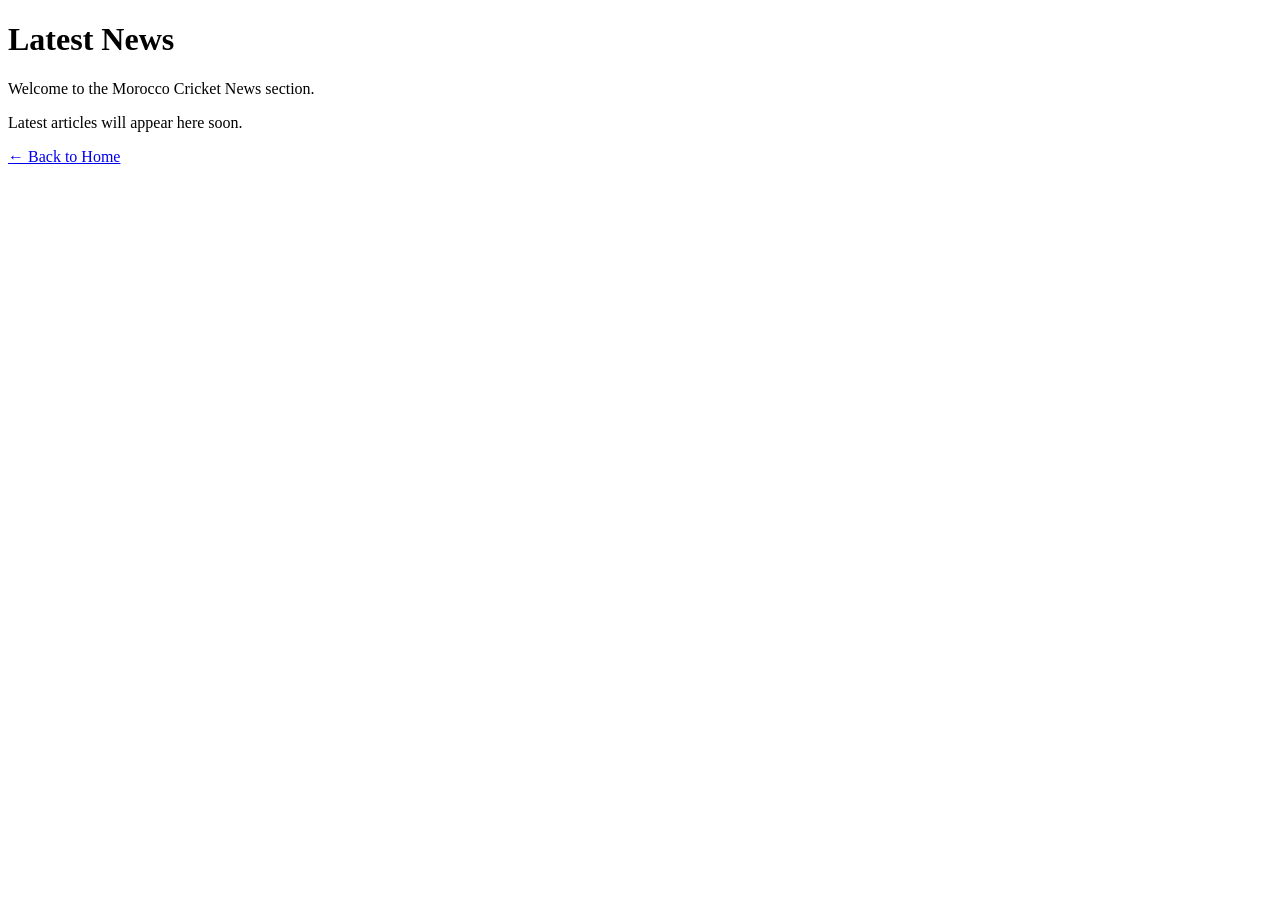
==== news/index.html @ 22694562 "Create index.html" ====
<!DOCTYPE html>
<html>
<head>
    <title>Latest News - Morocco Cricket</title>
</head>
<body>

<h1>Latest News</h1>

<p>Welcome to the Morocco Cricket News section.</p>

<p>Latest articles will appear here soon.</p>

<p><a href="../index.html">← Back to Home</a></p>

</body>
</html>
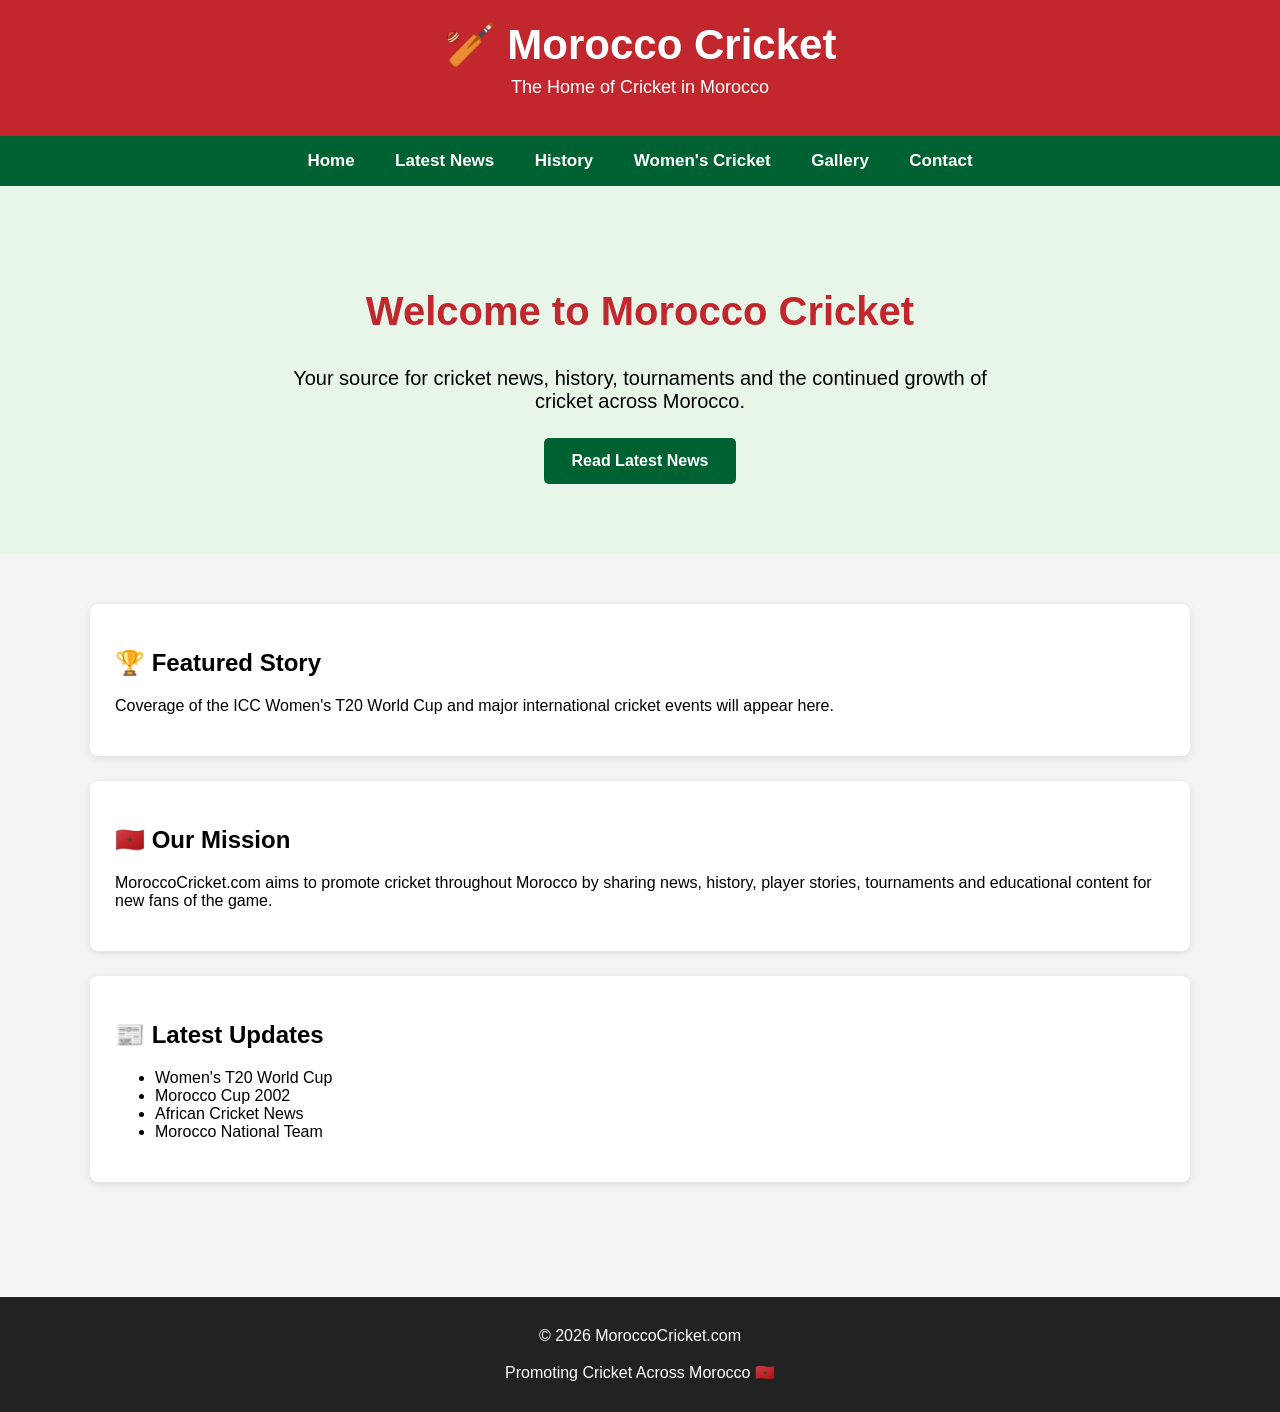
==== commit be06b690: "Update index.html" ====
--- a/news/index.html
+++ b/news/index.html
@@ -1,17 +1,193 @@
 <!DOCTYPE html>
-<html>
+<html lang="en">
 <head>
-    <title>Latest News - Morocco Cricket</title>
+<meta charset="UTF-8">
+<meta name="viewport" content="width=device-width, initial-scale=1.0">
+<title>Morocco Cricket | The Home of Cricket in Morocco</title>
+
+<style>
+
+body{
+    margin:0;
+    font-family:Arial, Helvetica, sans-serif;
+    background:#f4f4f4;
+}
+
+header{
+    background:#c1272d;
+    color:white;
+    padding:20px;
+    text-align:center;
+}
+
+header h1{
+    margin:0;
+    font-size:42px;
+}
+
+header p{
+    margin-top:8px;
+    font-size:18px;
+}
+
+nav{
+    background:#006233;
+    text-align:center;
+    padding:15px;
+}
+
+nav a{
+    color:white;
+    text-decoration:none;
+    margin:0 18px;
+    font-weight:bold;
+    font-size:17px;
+}
+
+.hero{
+    background:#e8f5e9;
+    text-align:center;
+    padding:70px 20px;
+}
+
+.hero h2{
+    font-size:40px;
+    color:#c1272d;
+}
+
+.hero p{
+    font-size:20px;
+    max-width:700px;
+    margin:auto;
+}
+
+.button{
+    display:inline-block;
+    margin-top:25px;
+    background:#006233;
+    color:white;
+    padding:14px 28px;
+    text-decoration:none;
+    border-radius:5px;
+    font-weight:bold;
+}
+
+.section{
+    max-width:1100px;
+    margin:auto;
+    padding:50px 20px;
+}
+
+.card{
+    background:white;
+    padding:25px;
+    border-radius:8px;
+    box-shadow:0 2px 8px rgba(0,0,0,.1);
+    margin-bottom:25px;
+}
+
+footer{
+    background:#222;
+    color:white;
+    text-align:center;
+    padding:30px;
+    margin-top:40px;
+}
+
+</style>
+
 </head>
+
 <body>
 
-<h1>Latest News</h1>
+<header>
 
-<p>Welcome to the Morocco Cricket News section.</p>
+<h1>🏏 Morocco Cricket</h1>
 
-<p>Latest articles will appear here soon.</p>
+<p>The Home of Cricket in Morocco</p>
 
-<p><a href="../index.html">← Back to Home</a></p>
+</header>
+
+<nav>
+
+<a href="#">Home</a>
+
+<a href="news/">Latest News</a>
+
+<a href="#">History</a>
+
+<a href="#">Women's Cricket</a>
+
+<a href="#">Gallery</a>
+
+<a href="#">Contact</a>
+
+</nav>
+
+<div class="hero">
+
+<h2>Welcome to Morocco Cricket</h2>
+
+<p>
+Your source for cricket news, history, tournaments and the continued growth of cricket across Morocco.
+</p>
+
+<a class="button" href="news/">Read Latest News</a>
+
+</div>
+
+<div class="section">
+
+<div class="card">
+
+<h2>🏆 Featured Story</h2>
+
+<p>
+Coverage of the ICC Women's T20 World Cup and major international cricket events will appear here.
+</p>
+
+</div>
+
+<div class="card">
+
+<h2>🇲🇦 Our Mission</h2>
+
+<p>
+MoroccoCricket.com aims to promote cricket throughout Morocco by sharing news, history, player stories, tournaments and educational content for new fans of the game.
+</p>
+
+</div>
+
+<div class="card">
+
+<h2>📰 Latest Updates</h2>
+
+<ul>
+
+<li>Women's T20 World Cup</li>
+
+<li>Morocco Cup 2002</li>
+
+<li>African Cricket News</li>
+
+<li>Morocco National Team</li>
+
+</ul>
+
+</div>
+
+</div>
+
+<footer>
+
+© 2026 MoroccoCricket.com
+
+<br><br>
+
+Promoting Cricket Across Morocco 🇲🇦
+
+</footer>
 
 </body>
+
 </html>
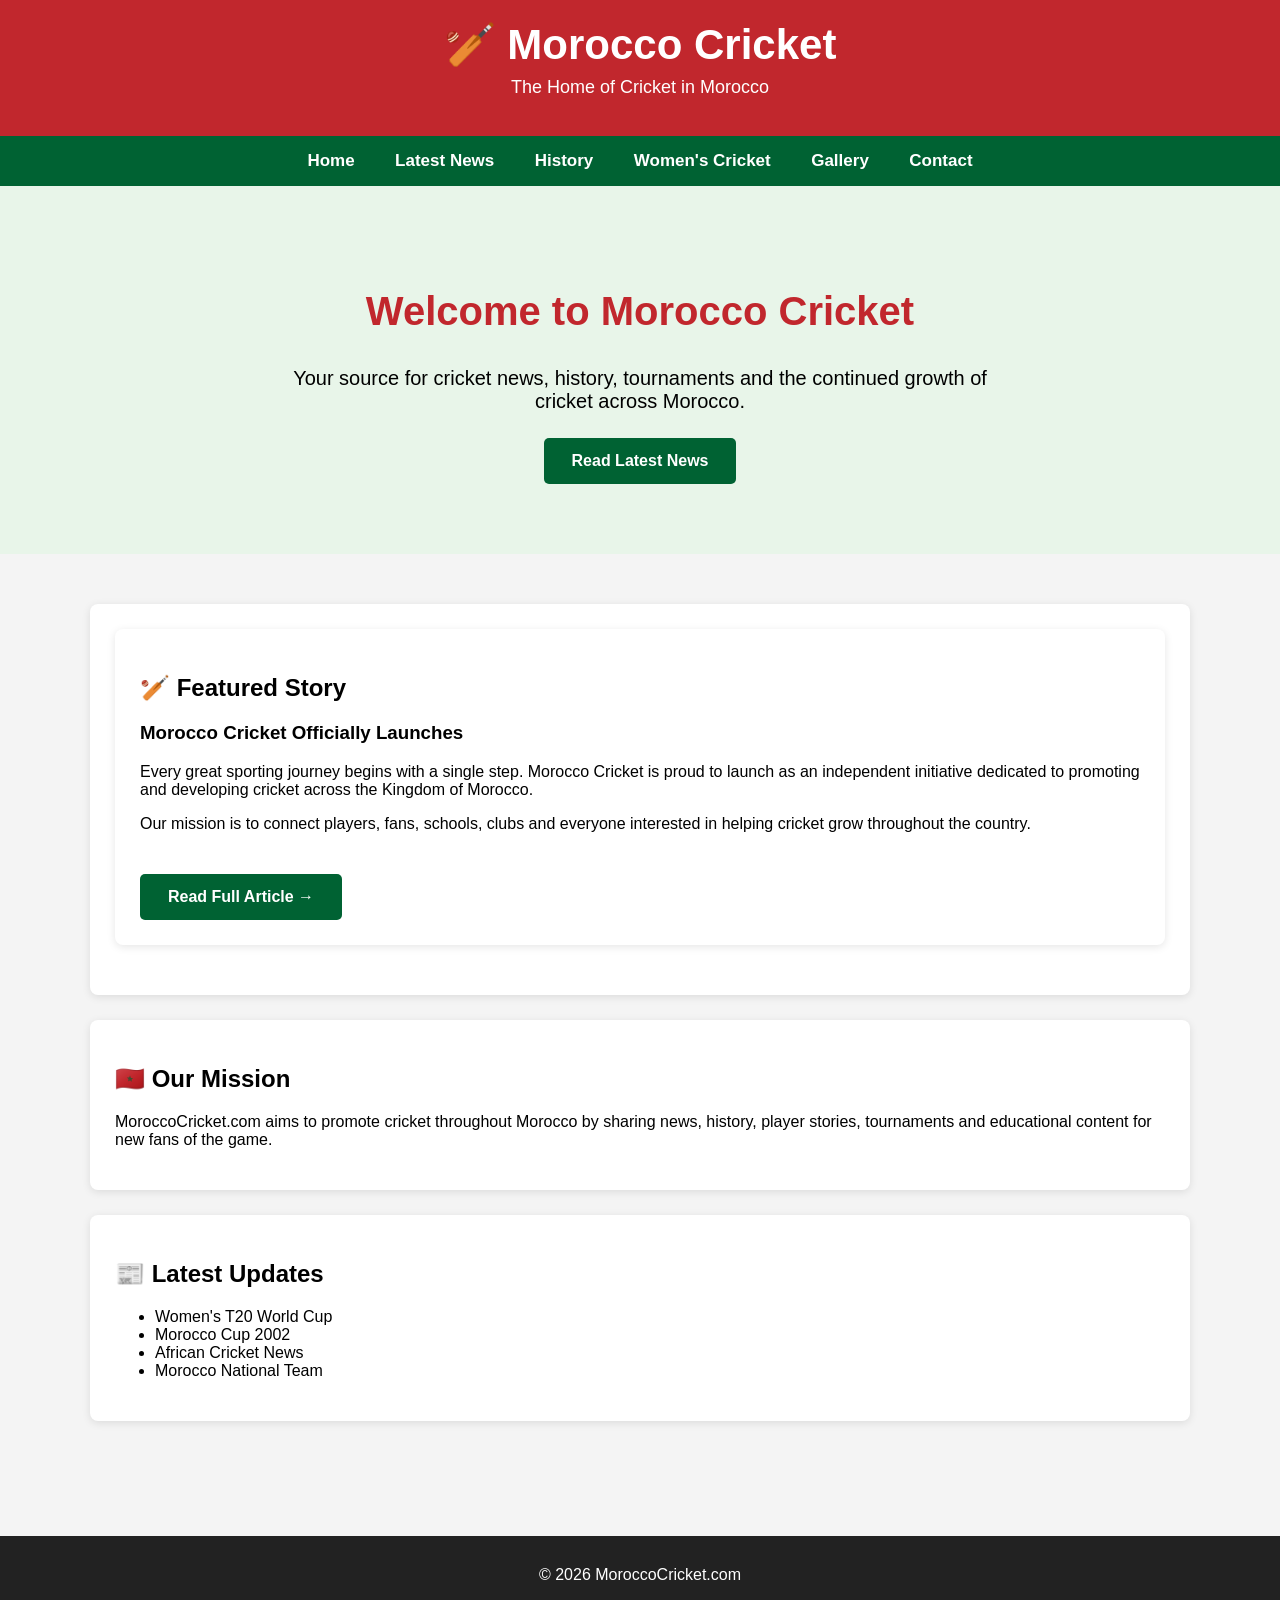
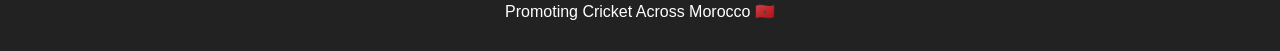
==== commit 7cd4f870: "Update index.html" ====
--- a/news/index.html
+++ b/news/index.html
@@ -140,11 +140,26 @@
 
 <div class="card">
 
-<h2>🏆 Featured Story</h2>
-
-<p>
-Coverage of the ICC Women's T20 World Cup and major international cricket events will appear here.
-</p>
+<div class="card">
+
+<h2>🏏 Featured Story</h2>
+
+<h3>Morocco Cricket Officially Launches</h3>
+
+<p>
+Every great sporting journey begins with a single step.
+Morocco Cricket is proud to launch as an independent initiative dedicated to promoting and developing cricket across the Kingdom of Morocco.
+</p>
+
+<p>
+Our mission is to connect players, fans, schools, clubs and everyone interested in helping cricket grow throughout the country.
+</p>
+
+<a class="button" href="news/morocco-cricket-launch.html">
+Read Full Article →
+</a>
+
+</div>
 
 </div>
 
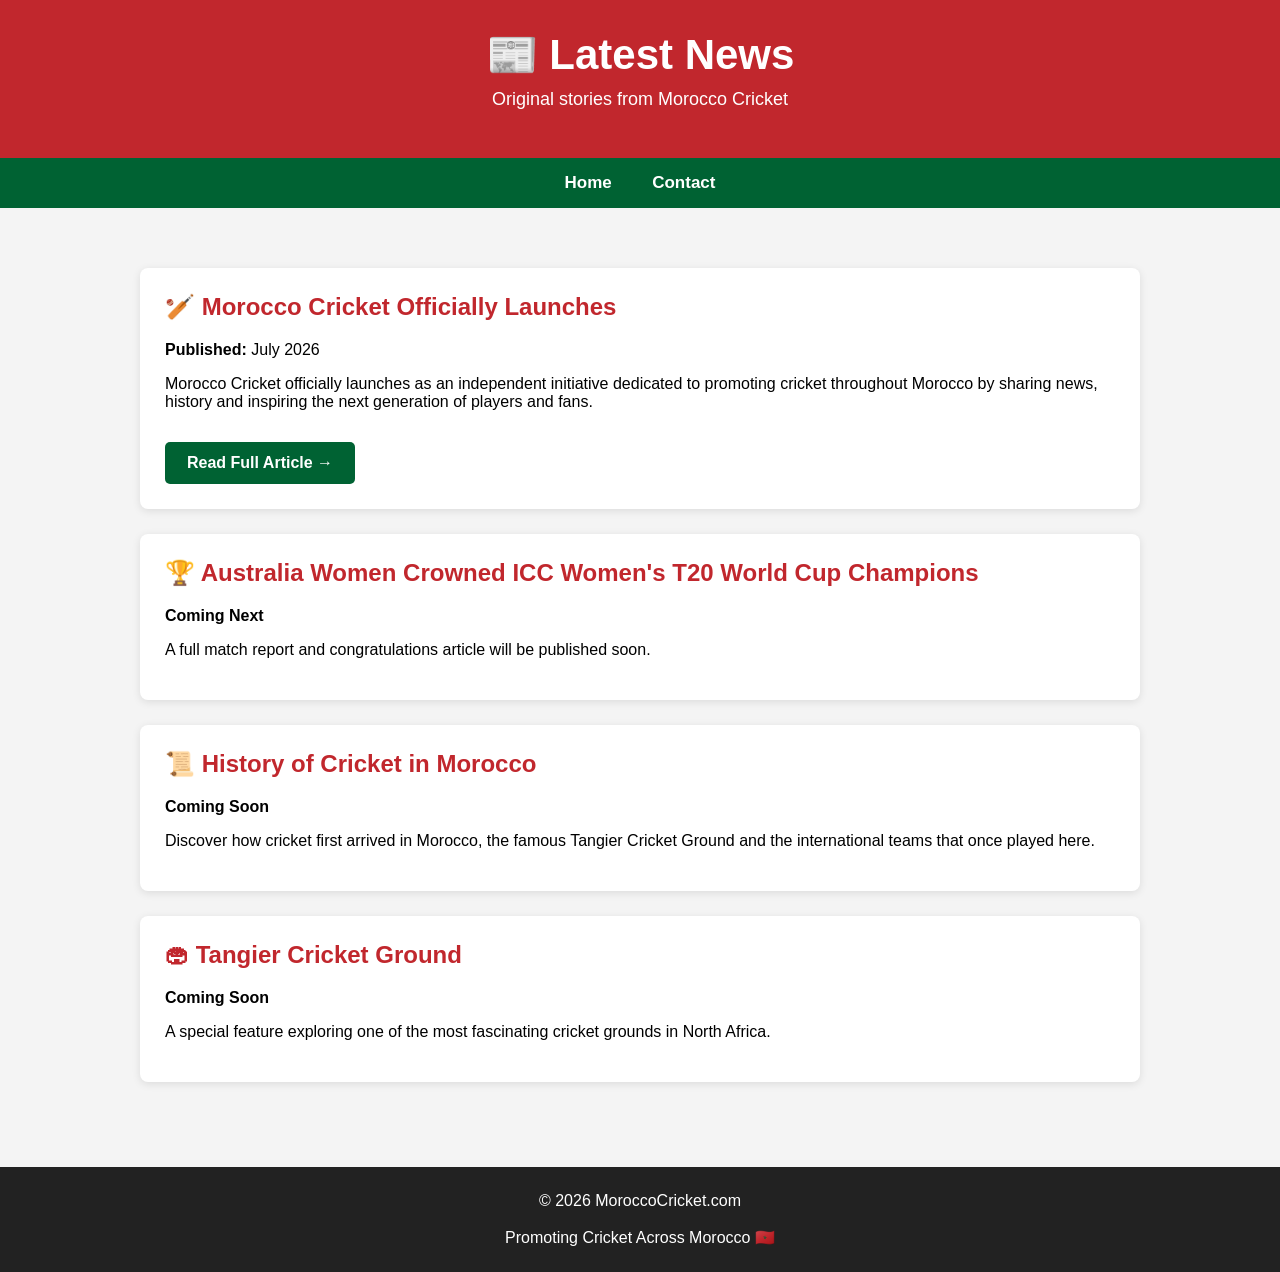
==== commit 2205e215: "Update index.html" ====
--- a/news/index.html
+++ b/news/index.html
@@ -1,9 +1,11 @@
 <!DOCTYPE html>
 <html lang="en">
+
 <head>
 <meta charset="UTF-8">
 <meta name="viewport" content="width=device-width, initial-scale=1.0">
-<title>Morocco Cricket | The Home of Cricket in Morocco</title>
+
+<title>Latest News | Morocco Cricket</title>
 
 <style>
 
@@ -16,8 +18,8 @@
 header{
     background:#c1272d;
     color:white;
-    padding:20px;
     text-align:center;
+    padding:30px;
 }
 
 header h1{
@@ -26,7 +28,7 @@
 }
 
 header p{
-    margin-top:8px;
+    margin-top:10px;
     font-size:18px;
 }
 
@@ -44,53 +46,41 @@
     font-size:17px;
 }
 
-.hero{
-    background:#e8f5e9;
-    text-align:center;
-    padding:70px 20px;
+.container{
+    max-width:1000px;
+    margin:40px auto;
+    padding:20px;
 }
 
-.hero h2{
-    font-size:40px;
-    color:#c1272d;
+.article{
+    background:white;
+    padding:25px;
+    margin-bottom:25px;
+    border-radius:8px;
+    box-shadow:0 2px 8px rgba(0,0,0,.1);
 }
 
-.hero p{
-    font-size:20px;
-    max-width:700px;
-    margin:auto;
+.article h2{
+    color:#c1272d;
+    margin-top:0;
 }
 
 .button{
     display:inline-block;
-    margin-top:25px;
+    margin-top:15px;
     background:#006233;
     color:white;
-    padding:14px 28px;
+    padding:12px 22px;
     text-decoration:none;
     border-radius:5px;
     font-weight:bold;
-}
-
-.section{
-    max-width:1100px;
-    margin:auto;
-    padding:50px 20px;
-}
-
-.card{
-    background:white;
-    padding:25px;
-    border-radius:8px;
-    box-shadow:0 2px 8px rgba(0,0,0,.1);
-    margin-bottom:25px;
 }
 
 footer{
     background:#222;
     color:white;
     text-align:center;
-    padding:30px;
+    padding:25px;
     margin-top:40px;
 }
 
@@ -102,92 +92,71 @@
 
 <header>
 
-<h1>🏏 Morocco Cricket</h1>
+<h1>📰 Latest News</h1>
 
-<p>The Home of Cricket in Morocco</p>
+<p>Original stories from Morocco Cricket</p>
 
 </header>
 
 <nav>
 
-<a href="#">Home</a>
+<a href="../index.html">Home</a>
 
-<a href="news/">Latest News</a>
-
-<a href="#">History</a>
-
-<a href="#">Women's Cricket</a>
-
-<a href="#">Gallery</a>
-
-<a href="#">Contact</a>
+<a href="../contact.html">Contact</a>
 
 </nav>
 
-<div class="hero">
+<div class="container">
 
-<h2>Welcome to Morocco Cricket</h2>
+<div class="article">
+
+<h2>🏏 Morocco Cricket Officially Launches</h2>
+
+<p><strong>Published:</strong> July 2026</p>
 
 <p>
-Your source for cricket news, history, tournaments and the continued growth of cricket across Morocco.
+Morocco Cricket officially launches as an independent initiative dedicated to promoting cricket throughout Morocco by sharing news, history and inspiring the next generation of players and fans.
 </p>
 
-<a class="button" href="news/">Read Latest News</a>
-
-</div>
-
-<div class="section">
-
-<div class="card">
-
-<div class="card">
-
-<h2>🏏 Featured Story</h2>
-
-<h3>Morocco Cricket Officially Launches</h3>
-
-<p>
-Every great sporting journey begins with a single step.
-Morocco Cricket is proud to launch as an independent initiative dedicated to promoting and developing cricket across the Kingdom of Morocco.
-</p>
-
-<p>
-Our mission is to connect players, fans, schools, clubs and everyone interested in helping cricket grow throughout the country.
-</p>
-
-<a class="button" href="news/morocco-cricket-launch.html">
+<a class="button" href="morocco-cricket-launch.html">
 Read Full Article →
 </a>
 
 </div>
 
-</div>
+<div class="article">
 
-<div class="card">
+<h2>🏆 Australia Women Crowned ICC Women's T20 World Cup Champions</h2>
 
-<h2>🇲🇦 Our Mission</h2>
+<p><strong>Coming Next</strong></p>
 
 <p>
-MoroccoCricket.com aims to promote cricket throughout Morocco by sharing news, history, player stories, tournaments and educational content for new fans of the game.
+A full match report and congratulations article will be published soon.
 </p>
 
 </div>
 
-<div class="card">
+<div class="article">
 
-<h2>📰 Latest Updates</h2>
+<h2>📜 History of Cricket in Morocco</h2>
 
-<ul>
+<p><strong>Coming Soon</strong></p>
 
-<li>Women's T20 World Cup</li>
+<p>
+Discover how cricket first arrived in Morocco, the famous Tangier Cricket Ground and the international teams that once played here.
+</p>
 
-<li>Morocco Cup 2002</li>
+</div>
 
-<li>African Cricket News</li>
+<div class="article">
 
-<li>Morocco National Team</li>
+<h2>🏟 Tangier Cricket Ground</h2>
 
-</ul>
+<p><strong>Coming Soon</strong></p>
+
+<p>
+A special feature exploring one of the most fascinating cricket grounds in North Africa.
+</p>
 
 </div>
 
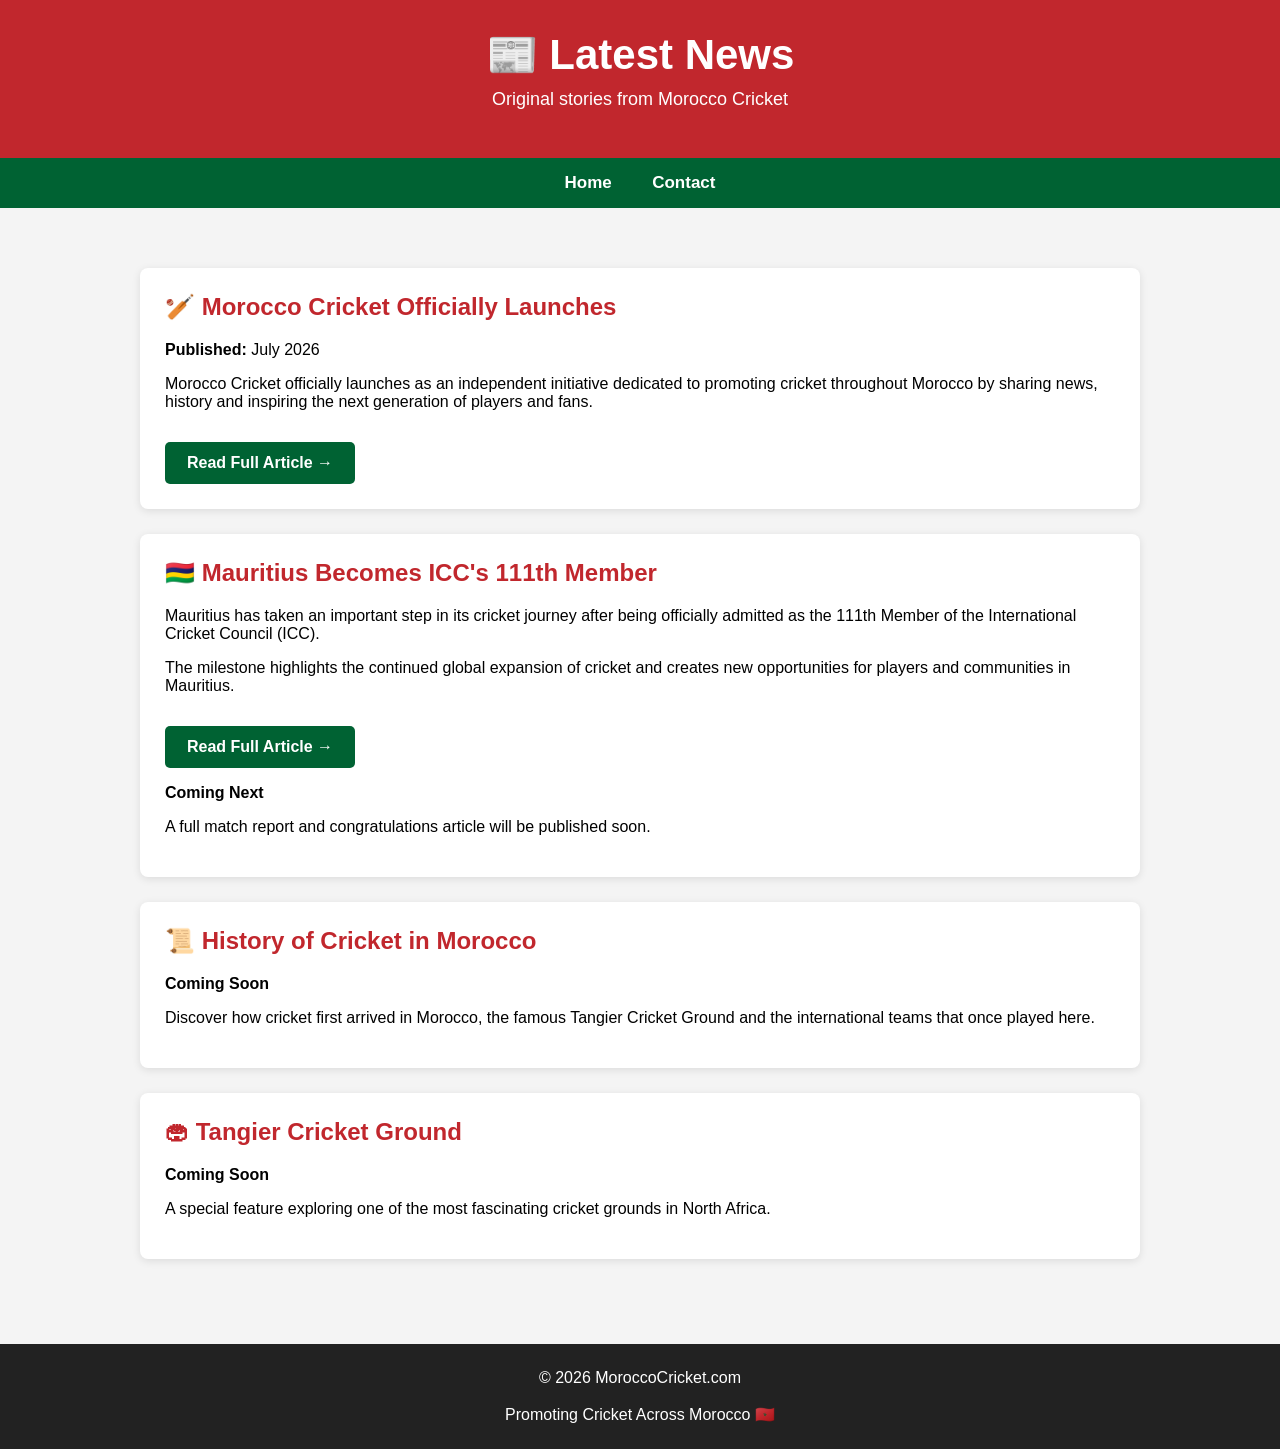
==== commit a7008720: "Update index.html" ====
--- a/news/index.html
+++ b/news/index.html
@@ -126,7 +126,23 @@
 
 <div class="article">
 
-<h2>🏆 Australia Women Crowned ICC Women's T20 World Cup Champions</h2>
+<div class="card">
+
+<h2>🇲🇺 Mauritius Becomes ICC's 111th Member</h2>
+
+<p>
+Mauritius has taken an important step in its cricket journey after being officially admitted as the 111th Member of the International Cricket Council (ICC).
+</p>
+
+<p>
+The milestone highlights the continued global expansion of cricket and creates new opportunities for players and communities in Mauritius.
+</p>
+
+<a class="button" href="mauritius-icc-111th-member.html">
+Read Full Article →
+</a>
+
+</div>
 
 <p><strong>Coming Next</strong></p>
 
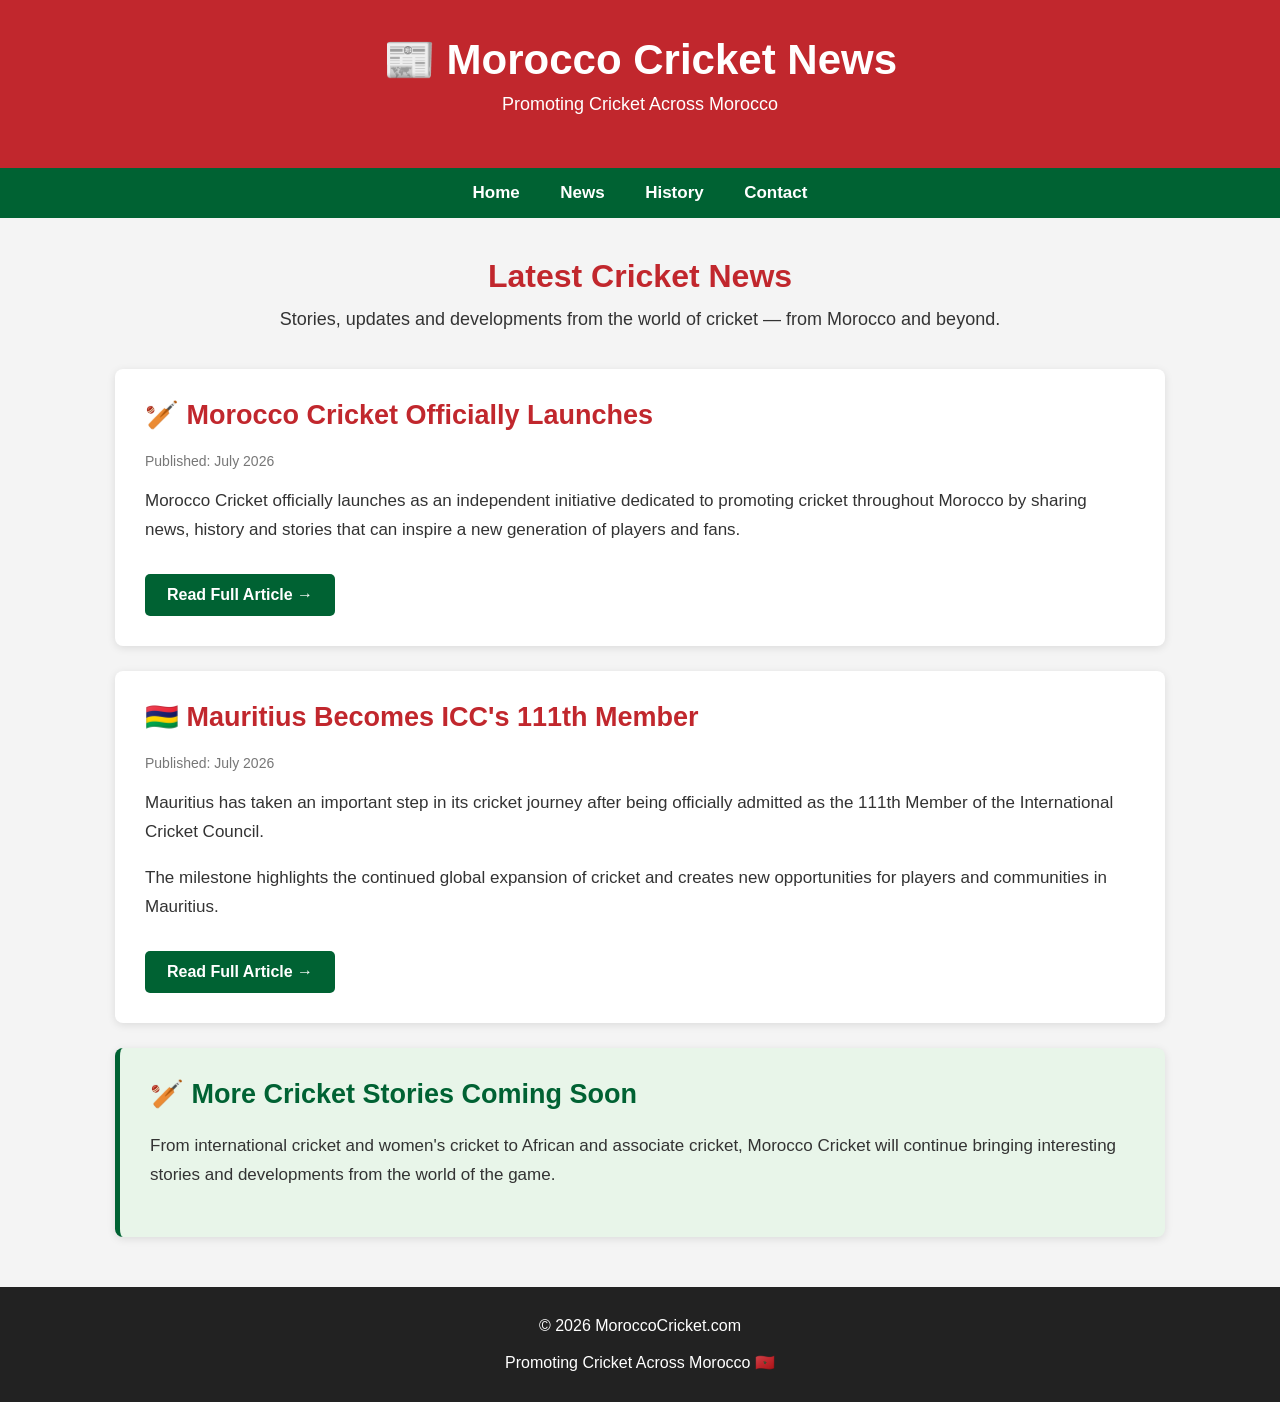
==== commit 774551da: "Update index.html" ====
--- a/news/index.html
+++ b/news/index.html
@@ -2,10 +2,11 @@
 <html lang="en">
 
 <head>
+
 <meta charset="UTF-8">
 <meta name="viewport" content="width=device-width, initial-scale=1.0">
 
-<title>Latest News | Morocco Cricket</title>
+<title>News | Morocco Cricket</title>
 
 <style>
 
@@ -13,13 +14,14 @@
     margin:0;
     font-family:Arial, Helvetica, sans-serif;
     background:#f4f4f4;
+    color:#333;
 }
 
 header{
     background:#c1272d;
     color:white;
     text-align:center;
-    padding:30px;
+    padding:35px 20px;
 }
 
 header h1{
@@ -47,14 +49,32 @@
 }
 
 .container{
-    max-width:1000px;
+    max-width:1050px;
     margin:40px auto;
-    padding:20px;
+    padding:0 20px;
+}
+
+.intro{
+    text-align:center;
+    margin-bottom:35px;
+}
+
+.intro h2{
+    color:#c1272d;
+    font-size:32px;
+    margin-bottom:10px;
+}
+
+.intro p{
+    font-size:18px;
+    max-width:750px;
+    margin:auto;
+    line-height:1.6;
 }
 
 .article{
     background:white;
-    padding:25px;
+    padding:30px;
     margin-bottom:25px;
     border-radius:8px;
     box-shadow:0 2px 8px rgba(0,0,0,.1);
@@ -63,11 +83,23 @@
 .article h2{
     color:#c1272d;
     margin-top:0;
+    font-size:27px;
+}
+
+.date{
+    color:#777;
+    font-size:14px;
+    margin-bottom:18px;
+}
+
+.article p{
+    font-size:17px;
+    line-height:1.7;
 }
 
 .button{
     display:inline-block;
-    margin-top:15px;
+    margin-top:12px;
     background:#006233;
     color:white;
     padding:12px 22px;
@@ -76,12 +108,21 @@
     font-weight:bold;
 }
 
+.coming{
+    background:#e8f5e9;
+    border-left:5px solid #006233;
+}
+
+.coming h2{
+    color:#006233;
+}
+
 footer{
     background:#222;
     color:white;
     text-align:center;
-    padding:25px;
-    margin-top:40px;
+    padding:30px;
+    margin-top:50px;
 }
 
 </style>
@@ -92,9 +133,9 @@
 
 <header>
 
-<h1>📰 Latest News</h1>
-
-<p>Original stories from Morocco Cricket</p>
+<h1>📰 Morocco Cricket News</h1>
+
+<p>Promoting Cricket Across Morocco</p>
 
 </header>
 
@@ -102,20 +143,37 @@
 
 <a href="../index.html">Home</a>
 
+<a href="index.html">News</a>
+
+<a href="../history.html">History</a>
+
 <a href="../contact.html">Contact</a>
 
 </nav>
 
 <div class="container">
 
+<div class="intro">
+
+<h2>Latest Cricket News</h2>
+
+<p>
+Stories, updates and developments from the world of cricket — from Morocco and beyond.
+</p>
+
+</div>
+
+
 <div class="article">
 
 <h2>🏏 Morocco Cricket Officially Launches</h2>
 
-<p><strong>Published:</strong> July 2026</p>
-
-<p>
-Morocco Cricket officially launches as an independent initiative dedicated to promoting cricket throughout Morocco by sharing news, history and inspiring the next generation of players and fans.
+<div class="date">
+Published: July 2026
+</div>
+
+<p>
+Morocco Cricket officially launches as an independent initiative dedicated to promoting cricket throughout Morocco by sharing news, history and stories that can inspire a new generation of players and fans.
 </p>
 
 <a class="button" href="morocco-cricket-launch.html">
@@ -124,14 +182,17 @@
 
 </div>
 
+
 <div class="article">
 
-<div class="card">
-
 <h2>🇲🇺 Mauritius Becomes ICC's 111th Member</h2>
 
-<p>
-Mauritius has taken an important step in its cricket journey after being officially admitted as the 111th Member of the International Cricket Council (ICC).
+<div class="date">
+Published: July 2026
+</div>
+
+<p>
+Mauritius has taken an important step in its cricket journey after being officially admitted as the 111th Member of the International Cricket Council.
 </p>
 
 <p>
@@ -144,34 +205,13 @@
 
 </div>
 
-<p><strong>Coming Next</strong></p>
-
-<p>
-A full match report and congratulations article will be published soon.
-</p>
-
-</div>
-
-<div class="article">
-
-<h2>📜 History of Cricket in Morocco</h2>
-
-<p><strong>Coming Soon</strong></p>
-
-<p>
-Discover how cricket first arrived in Morocco, the famous Tangier Cricket Ground and the international teams that once played here.
-</p>
-
-</div>
-
-<div class="article">
-
-<h2>🏟 Tangier Cricket Ground</h2>
-
-<p><strong>Coming Soon</strong></p>
-
-<p>
-A special feature exploring one of the most fascinating cricket grounds in North Africa.
+
+<div class="article coming">
+
+<h2>🏏 More Cricket Stories Coming Soon</h2>
+
+<p>
+From international cricket and women's cricket to African and associate cricket, Morocco Cricket will continue bringing interesting stories and developments from the world of the game.
 </p>
 
 </div>
